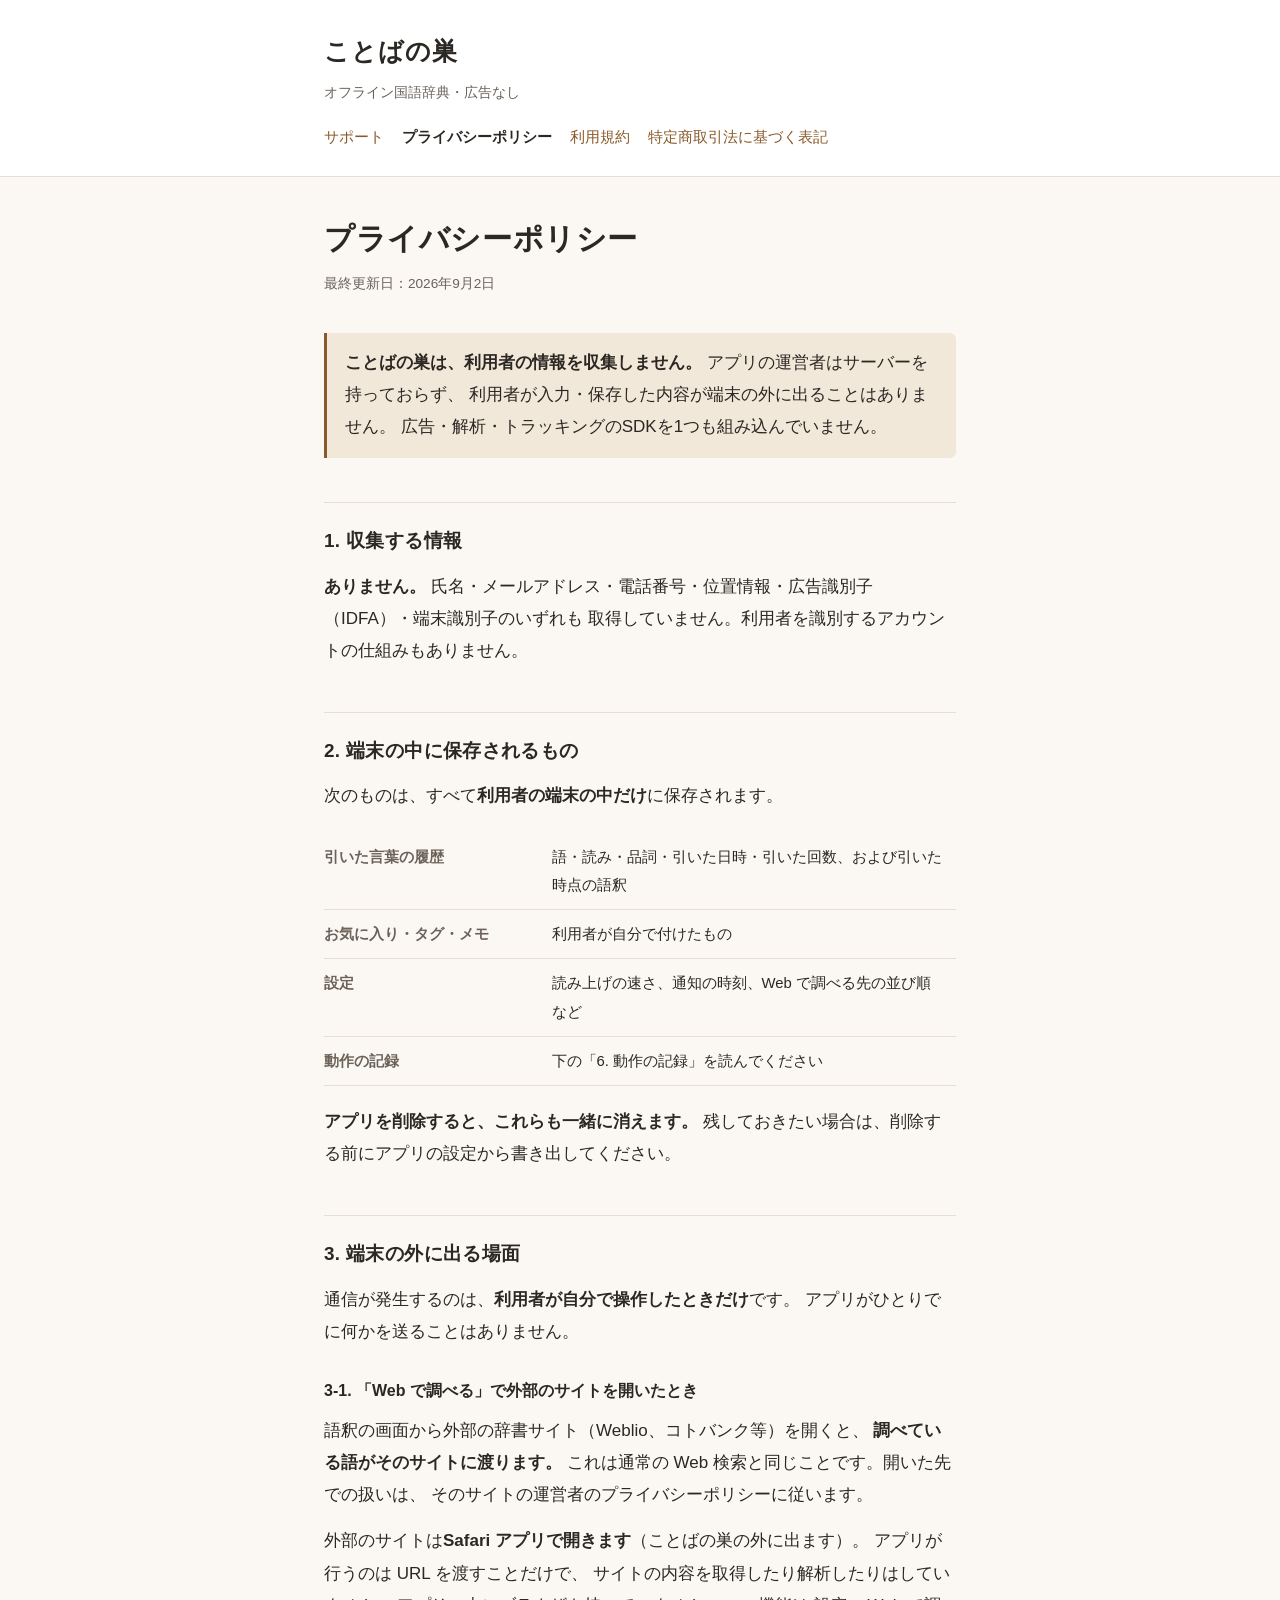
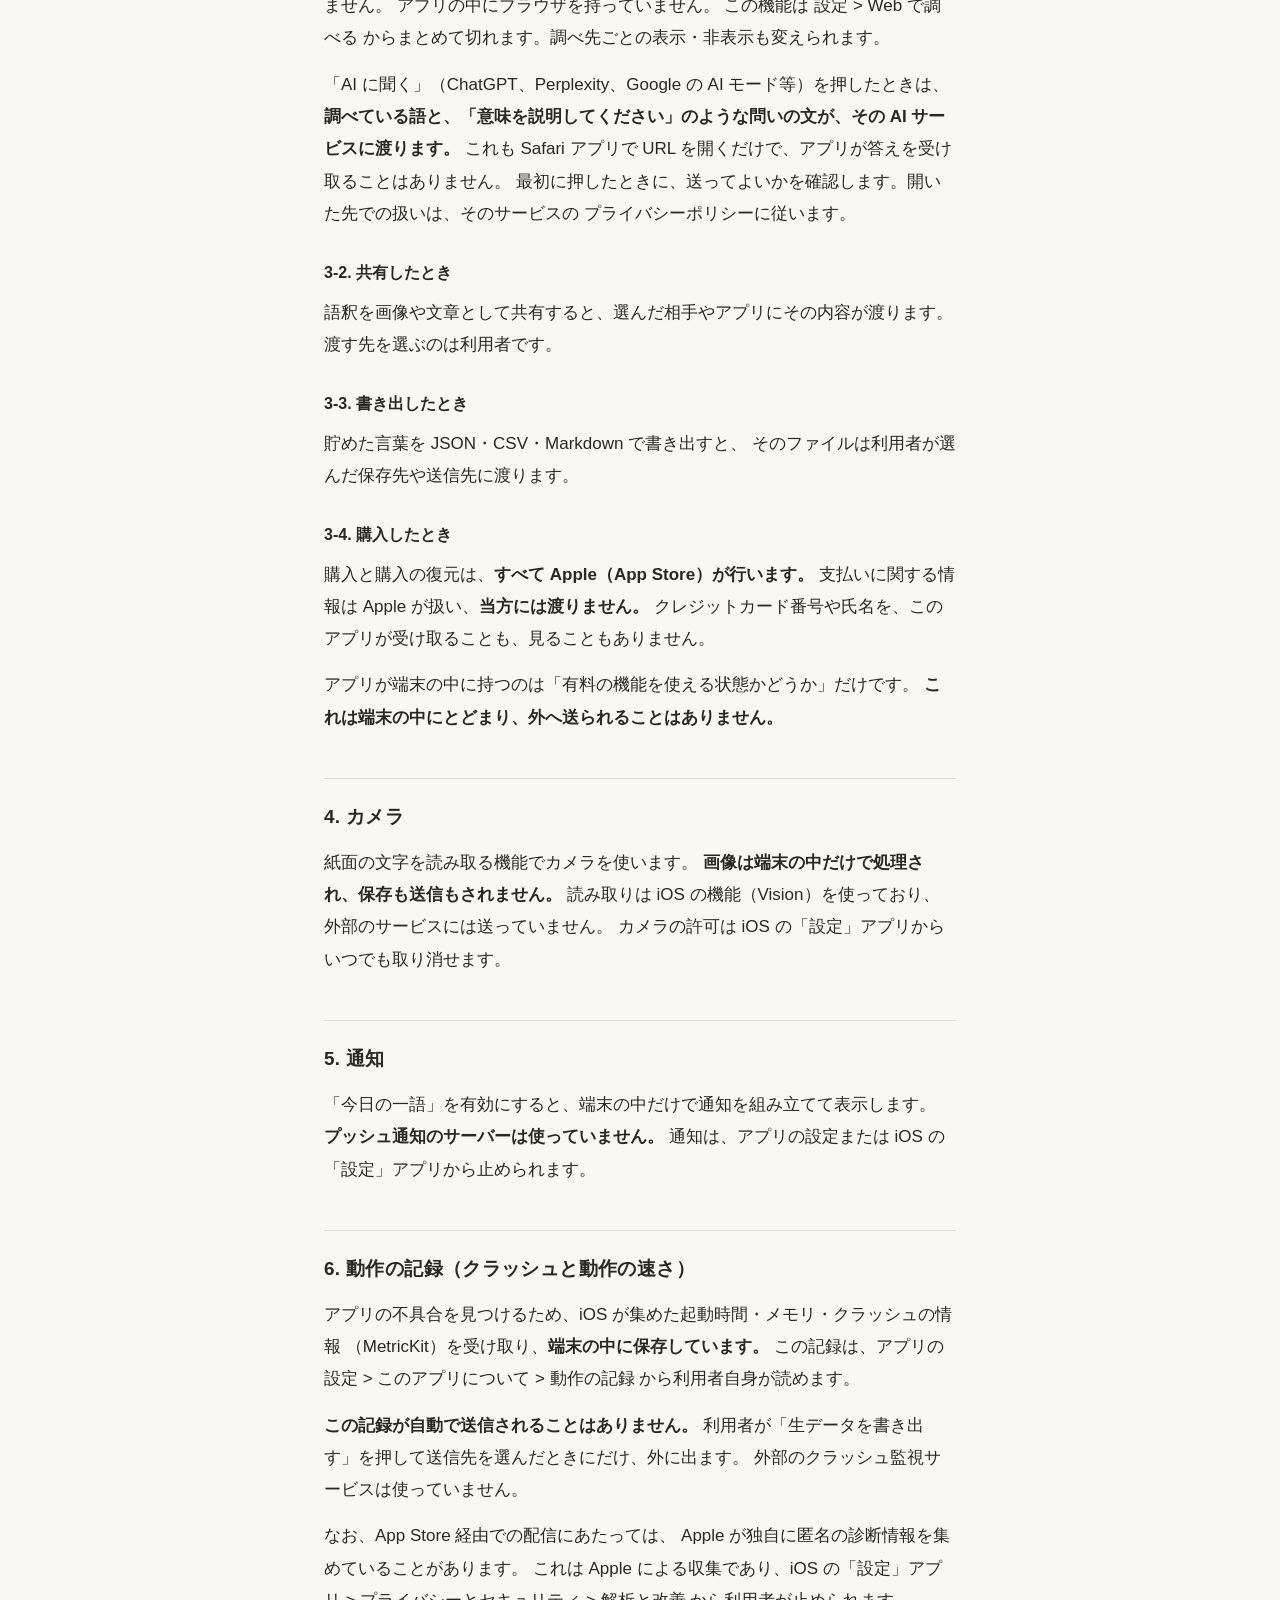
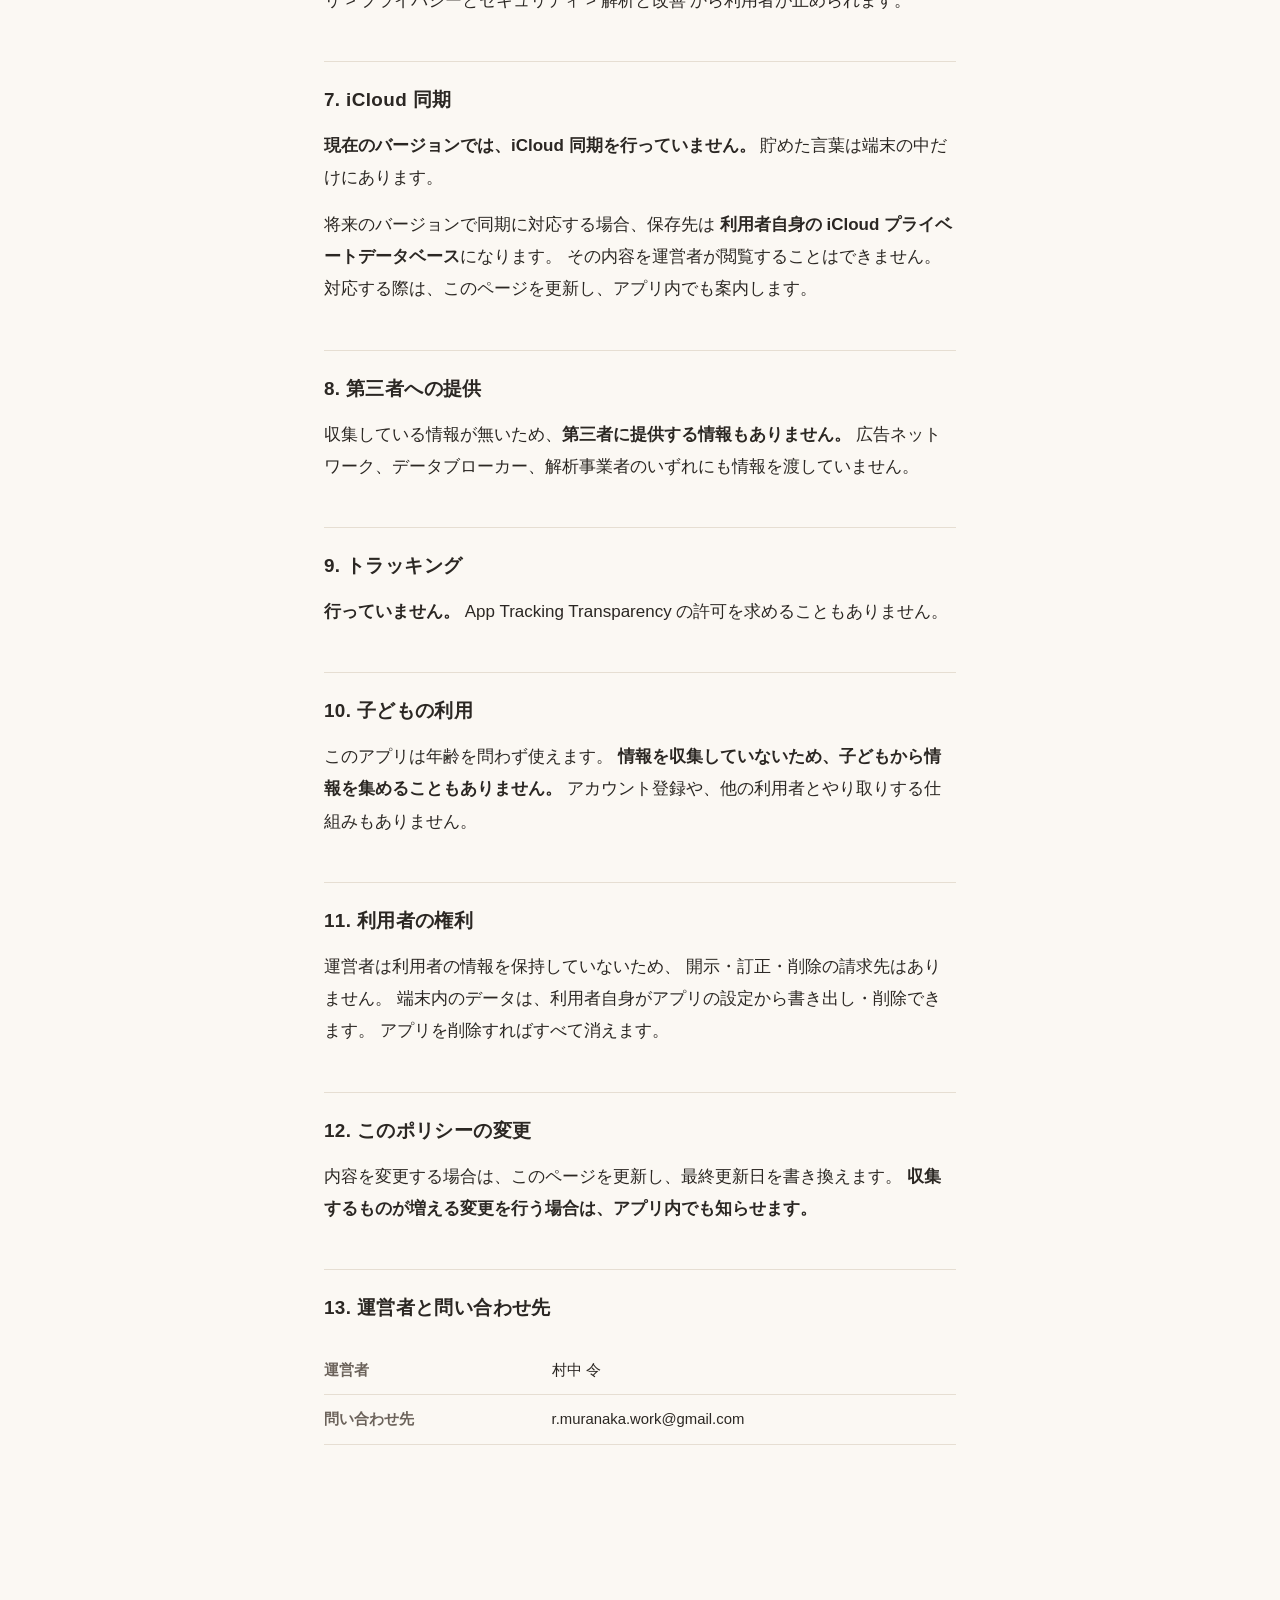
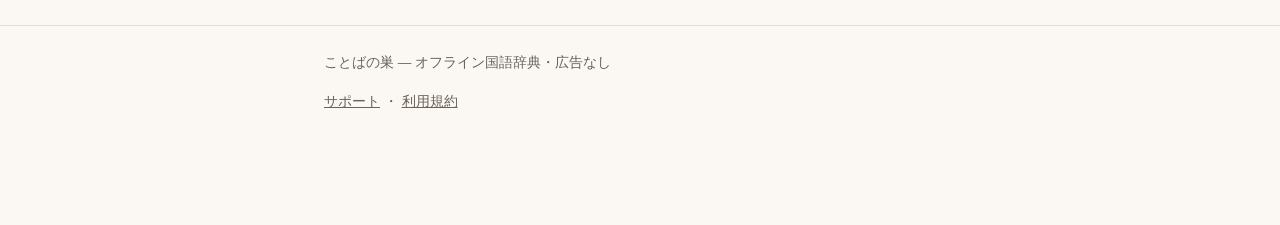
==== privacy.html @ ba01283c "ことばの巣のサポートサイト（プライバシーポリシー・利用規約・特定商取引法に基づく表記）" ====
<!DOCTYPE html>
<html lang="ja">
<head>
<meta charset="utf-8">
<meta name="viewport" content="width=device-width, initial-scale=1">
<title>プライバシーポリシー — ことばの巣</title>
<meta name="description" content="ことばの巣のプライバシーポリシー。収集するデータはありません。">
<link rel="stylesheet" href="style.css">
</head>
<body>
<header class="site">
  <div class="wrap">
    <p class="brand"><a href="index.html">ことばの巣</a></p>
    <p class="tagline">オフライン国語辞典・広告なし</p>
    <nav class="site">
      <a href="index.html">サポート</a>
      <a href="privacy.html" aria-current="page">プライバシーポリシー</a>
      <a href="terms.html">利用規約</a>
      <a href="tokushoho.html">特定商取引法に基づく表記</a>
    </nav>
  </div>
</header>

<main class="wrap">
  <h1>プライバシーポリシー</h1>
  <p class="updated">最終更新日：2026年9月2日</p>

  <div class="note">
    <p>
      <strong>ことばの巣は、利用者の情報を収集しません。</strong>
      アプリの運営者はサーバーを持っておらず、
      利用者が入力・保存した内容が端末の外に出ることはありません。
      広告・解析・トラッキングのSDKを1つも組み込んでいません。
    </p>
  </div>

  <h2 id="collect">1. 収集する情報</h2>
  <p>
    <strong>ありません。</strong>
    氏名・メールアドレス・電話番号・位置情報・広告識別子（IDFA）・端末識別子のいずれも
    取得していません。利用者を識別するアカウントの仕組みもありません。
  </p>

  <h2 id="stored">2. 端末の中に保存されるもの</h2>
  <p>次のものは、すべて<strong>利用者の端末の中だけ</strong>に保存されます。</p>
  <table>
    <tr>
      <th>引いた言葉の履歴</th>
      <td>語・読み・品詞・引いた日時・引いた回数、および引いた時点の語釈</td>
    </tr>
    <tr>
      <th>お気に入り・タグ・メモ</th>
      <td>利用者が自分で付けたもの</td>
    </tr>
    <tr>
      <th>設定</th>
      <td>読み上げの速さ、通知の時刻、Web で調べる先の並び順など</td>
    </tr>
    <tr>
      <th>動作の記録</th>
      <td>下の「6. 動作の記録」を読んでください</td>
    </tr>
  </table>
  <p>
    <strong>アプリを削除すると、これらも一緒に消えます。</strong>
    残しておきたい場合は、削除する前にアプリの設定から書き出してください。
  </p>

  <h2 id="outside">3. 端末の外に出る場面</h2>
  <p>
    通信が発生するのは、<strong>利用者が自分で操作したときだけ</strong>です。
    アプリがひとりでに何かを送ることはありません。
  </p>

  <h3>3-1. 「Web で調べる」で外部のサイトを開いたとき</h3>
  <p>
    語釈の画面から外部の辞書サイト（Weblio、コトバンク等）を開くと、
    <strong>調べている語がそのサイトに渡ります。</strong>
    これは通常の Web 検索と同じことです。開いた先での扱いは、
    そのサイトの運営者のプライバシーポリシーに従います。
  </p>
  <p>
    外部のサイトは<strong>Safari アプリで開きます</strong>（ことばの巣の外に出ます）。
    アプリが行うのは URL を渡すことだけで、
    サイトの内容を取得したり解析したりはしていません。
    アプリの中にブラウザを持っていません。
    この機能は 設定 &gt; Web で調べる からまとめて切れます。調べ先ごとの表示・非表示も変えられます。
  </p>
  <p>
    「AI に聞く」（ChatGPT、Perplexity、Google の AI モード等）を押したときは、
    <strong>調べている語と、「意味を説明してください」のような問いの文が、その AI サービスに渡ります。</strong>
    これも Safari アプリで URL を開くだけで、アプリが答えを受け取ることはありません。
    最初に押したときに、送ってよいかを確認します。開いた先での扱いは、そのサービスの
    プライバシーポリシーに従います。
  </p>

  <h3>3-2. 共有したとき</h3>
  <p>
    語釈を画像や文章として共有すると、選んだ相手やアプリにその内容が渡ります。
    渡す先を選ぶのは利用者です。
  </p>

  <h3>3-3. 書き出したとき</h3>
  <p>
    貯めた言葉を JSON・CSV・Markdown で書き出すと、
    そのファイルは利用者が選んだ保存先や送信先に渡ります。
  </p>

  <h3>3-4. 購入したとき</h3>
  <p>
    購入と購入の復元は、<strong>すべて Apple（App Store）が行います。</strong>
    支払いに関する情報は Apple が扱い、<strong>当方には渡りません。</strong>
    クレジットカード番号や氏名を、このアプリが受け取ることも、見ることもありません。
  </p>
  <p>
    アプリが端末の中に持つのは「有料の機能を使える状態かどうか」だけです。
    <strong>これは端末の中にとどまり、外へ送られることはありません。</strong>
  </p>

  <h2 id="camera">4. カメラ</h2>
  <p>
    紙面の文字を読み取る機能でカメラを使います。
    <strong>画像は端末の中だけで処理され、保存も送信もされません。</strong>
    読み取りは iOS の機能（Vision）を使っており、外部のサービスには送っていません。
    カメラの許可は iOS の「設定」アプリからいつでも取り消せます。
  </p>

  <h2 id="notification">5. 通知</h2>
  <p>
    「今日の一語」を有効にすると、端末の中だけで通知を組み立てて表示します。
    <strong>プッシュ通知のサーバーは使っていません。</strong>
    通知は、アプリの設定または iOS の「設定」アプリから止められます。
  </p>

  <h2 id="diagnostics">6. 動作の記録（クラッシュと動作の速さ）</h2>
  <p>
    アプリの不具合を見つけるため、iOS が集めた起動時間・メモリ・クラッシュの情報
    （MetricKit）を受け取り、<strong>端末の中に保存しています。</strong>
    この記録は、アプリの
    設定 &gt; このアプリについて &gt; 動作の記録 から利用者自身が読めます。
  </p>
  <p>
    <strong>この記録が自動で送信されることはありません。</strong>
    利用者が「生データを書き出す」を押して送信先を選んだときにだけ、外に出ます。
    外部のクラッシュ監視サービスは使っていません。
  </p>
  <p>
    なお、App Store 経由での配信にあたっては、
    Apple が独自に匿名の診断情報を集めていることがあります。
    これは Apple による収集であり、iOS の「設定」アプリ &gt; プライバシーとセキュリティ &gt;
    解析と改善 から利用者が止められます。
  </p>

  <h2 id="icloud">7. iCloud 同期</h2>
  <p>
    <strong>現在のバージョンでは、iCloud 同期を行っていません。</strong>
    貯めた言葉は端末の中だけにあります。
  </p>
  <p>
    将来のバージョンで同期に対応する場合、保存先は
    <strong>利用者自身の iCloud プライベートデータベース</strong>になります。
    その内容を運営者が閲覧することはできません。
    対応する際は、このページを更新し、アプリ内でも案内します。
  </p>

  <h2 id="thirdparty">8. 第三者への提供</h2>
  <p>
    収集している情報が無いため、<strong>第三者に提供する情報もありません。</strong>
    広告ネットワーク、データブローカー、解析事業者のいずれにも情報を渡していません。
  </p>

  <h2 id="tracking">9. トラッキング</h2>
  <p>
    <strong>行っていません。</strong>
    App Tracking Transparency の許可を求めることもありません。
  </p>

  <h2 id="children">10. 子どもの利用</h2>
  <p>
    このアプリは年齢を問わず使えます。
    <strong>情報を収集していないため、子どもから情報を集めることもありません。</strong>
    アカウント登録や、他の利用者とやり取りする仕組みもありません。
  </p>

  <h2 id="rights">11. 利用者の権利</h2>
  <p>
    運営者は利用者の情報を保持していないため、
    開示・訂正・削除の請求先はありません。
    端末内のデータは、利用者自身がアプリの設定から書き出し・削除できます。
    アプリを削除すればすべて消えます。
  </p>

  <h2 id="changes">12. このポリシーの変更</h2>
  <p>
    内容を変更する場合は、このページを更新し、最終更新日を書き換えます。
    <strong>収集するものが増える変更を行う場合は、アプリ内でも知らせます。</strong>
  </p>

  <h2 id="contact">13. 運営者と問い合わせ先</h2>
  <table>
    <tr>
      <th>運営者</th>
      <td>村中 令</td>
    </tr>
    <tr>
      <th>問い合わせ先</th>
      <td>r.muranaka.work@gmail.com</td>
    </tr>
  </table>
</main>

<footer class="site">
  <div class="wrap">
    <p>ことばの巣 — オフライン国語辞典・広告なし</p>
    <p>
      <a href="index.html">サポート</a> ・
      <a href="terms.html">利用規約</a>
    </p>
  </div>
</footer>
</body>
</html>
---- style.css ----
/*
  ことばの巣 サポートサイト。

  **外部のリソースを1つも読み込まない。**
  Web フォントも解析タグも CDN も使わない。
  「広告なし・トラッキングなし」と書いているページ自身が
  第三者に足跡を渡していたら、書いていることと矛盾する。
*/

:root {
  --bg: #fbf8f3;
  --surface: #ffffff;
  --text: #2b2723;
  --muted: #6b625a;
  --line: #e6ded2;
  --accent: #8a5a2b;
  --accent-weak: #f2e8da;
  --warn-bg: #fdf3e3;
  --warn-line: #e0b978;
  --measure: 42rem;
}

@media (prefers-color-scheme: dark) {
  :root {
    --bg: #16130f;
    --surface: #1f1b16;
    --text: #ece5db;
    --muted: #a89c8d;
    --line: #332c24;
    --accent: #d9a566;
    --accent-weak: #2a2119;
    --warn-bg: #2a2015;
    --warn-line: #7a5a2a;
  }
}

* { box-sizing: border-box; }

html {
  /* iOS の横向きで文字が勝手に大きくならないようにする。 */
  -webkit-text-size-adjust: 100%;
}

body {
  margin: 0;
  background: var(--bg);
  color: var(--text);
  font-family: -apple-system, BlinkMacSystemFont, "Hiragino Sans",
               "Noto Sans JP", "Yu Gothic", Meiryo, sans-serif;
  /* 語釈を読むアプリのサイトなので、行送りは本文寄りに広く取る。 */
  line-height: 1.9;
  font-size: 17px;
  /* 長い英数字（URL・識別子）で右にはみ出さないための保険。
     **`anywhere` ではなく `break-word`。**
     `anywhere` は入る余地があっても単語の途中で切るため、
     英単語の混じった行が読みにくくなる。 */
  overflow-wrap: break-word;
}

.wrap {
  max-width: var(--measure);
  margin: 0 auto;
  padding: 0 20px 96px;
}

header.site {
  border-bottom: 1px solid var(--line);
  background: var(--surface);
  padding: 28px 0 22px;
  margin-bottom: 40px;
}

header.site .wrap { padding-bottom: 0; }

.brand {
  font-family: "Hiragino Mincho ProN", "Yu Mincho", serif;
  font-size: 1.55rem;
  font-weight: 600;
  letter-spacing: 0.04em;
  margin: 0 0 4px;
}

.brand a { color: inherit; text-decoration: none; }

.tagline {
  margin: 0;
  color: var(--muted);
  font-size: 0.9rem;
}

nav.site {
  margin-top: 18px;
  display: flex;
  flex-wrap: wrap;
  gap: 8px 18px;
  font-size: 0.92rem;
}

nav.site a {
  color: var(--accent);
  text-decoration: none;
  border-bottom: 1px solid transparent;
  padding-bottom: 1px;
}

nav.site a:hover { border-bottom-color: var(--accent); }
nav.site a[aria-current="page"] { color: var(--text); font-weight: 600; }

h1 {
  font-family: "Hiragino Mincho ProN", "Yu Mincho", serif;
  font-size: 1.9rem;
  line-height: 1.5;
  margin: 0 0 8px;
  letter-spacing: 0.02em;
}

h2 {
  font-size: 1.18rem;
  margin: 44px 0 12px;
  padding-top: 20px;
  border-top: 1px solid var(--line);
  letter-spacing: 0.02em;
}

h3 { font-size: 1rem; margin: 28px 0 8px; }

p, li { margin: 0 0 14px; }
ul, ol { padding-left: 1.3em; }
li { margin-bottom: 8px; }

a { color: var(--accent); }

.lead {
  color: var(--muted);
  font-size: 0.95rem;
  margin-bottom: 32px;
}

.updated {
  color: var(--muted);
  font-size: 0.85rem;
  margin: 0 0 36px;
}

/* 要点を強く出すための箱。多用しない。 */
.note {
  background: var(--accent-weak);
  border-left: 3px solid var(--accent);
  padding: 14px 18px;
  margin: 24px 0;
  border-radius: 0 6px 6px 0;
}

.note p:last-child, .faq p:last-child { margin-bottom: 0; }

/* 公開前に埋める箇所。**目に痛い色にしておく。**
   埋め忘れたまま公開すると、そのまま審査に出てしまう。 */
.todo {
  background: var(--warn-bg);
  border: 1px dashed var(--warn-line);
  border-radius: 5px;
  padding: 2px 8px;
  font-weight: 600;
  font-size: 0.92em;
}

.faq {
  border-bottom: 1px solid var(--line);
  padding: 18px 0;
}

.faq:last-of-type { border-bottom: none; }

.faq h3 {
  margin: 0 0 8px;
  font-size: 1.02rem;
  font-weight: 600;
}

table {
  border-collapse: collapse;
  width: 100%;
  margin: 20px 0;
  font-size: 0.93rem;
}

th, td {
  border-bottom: 1px solid var(--line);
  padding: 10px 12px 10px 0;
  text-align: left;
  vertical-align: top;
}

/* **`white-space: nowrap` を使わない。**
   「お気に入り・タグ・メモ」のような長い見出しが折り返せず、
   狭い画面で表が右にはみ出す。 */
th { color: var(--muted); font-weight: 600; width: 36%; }

/* iPhone SE 相当（320px）でも表がはみ出さないようにする。 */
@media (max-width: 380px) {
  body { font-size: 16px; }
  .wrap { padding-left: 16px; padding-right: 16px; }
  th, td { display: block; width: auto; padding-right: 0; }
  th { border-bottom: none; padding-bottom: 0; }
  td { padding-top: 2px; }
}

footer.site {
  border-top: 1px solid var(--line);
  margin-top: 64px;
  padding-top: 24px;
  color: var(--muted);
  font-size: 0.85rem;
}

footer.site a { color: var(--muted); }

code {
  background: var(--accent-weak);
  padding: 1px 6px;
  border-radius: 4px;
  font-size: 0.88em;
  font-family: ui-monospace, SFMono-Regular, Menlo, monospace;
}
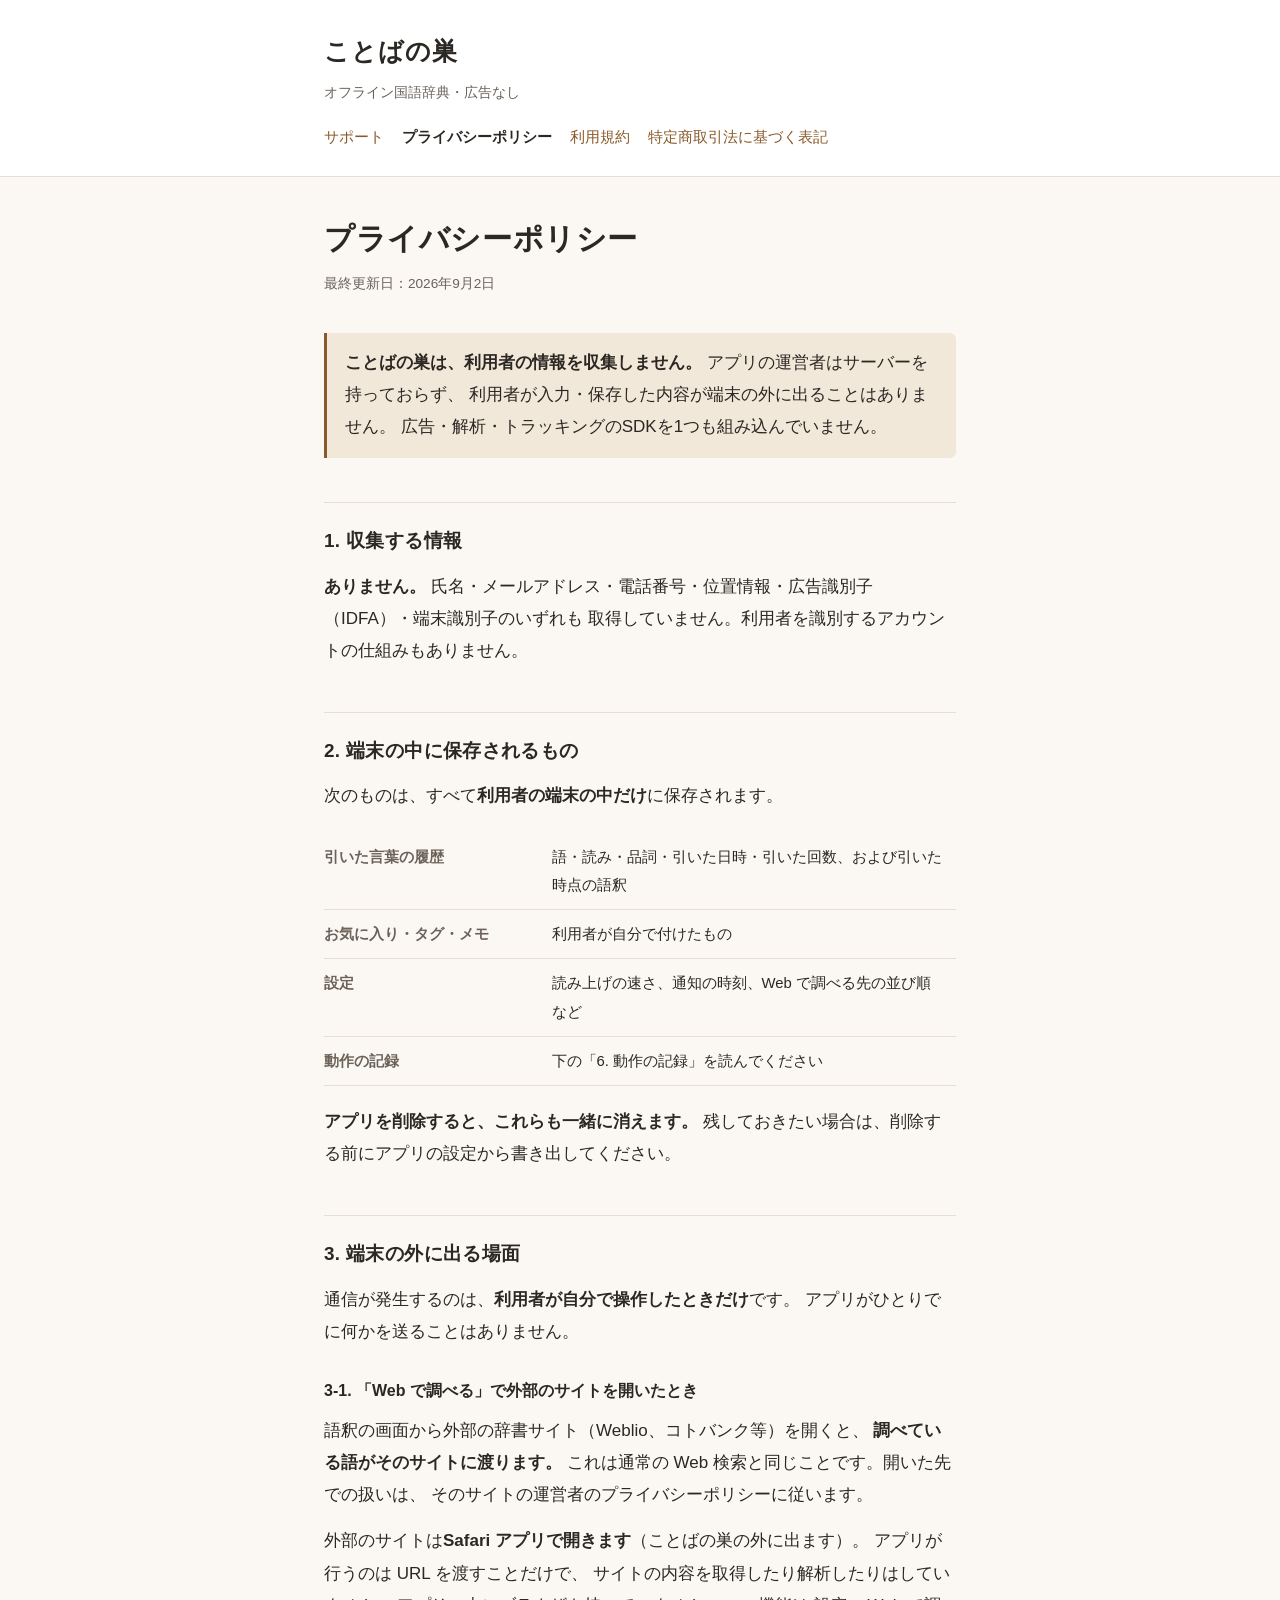
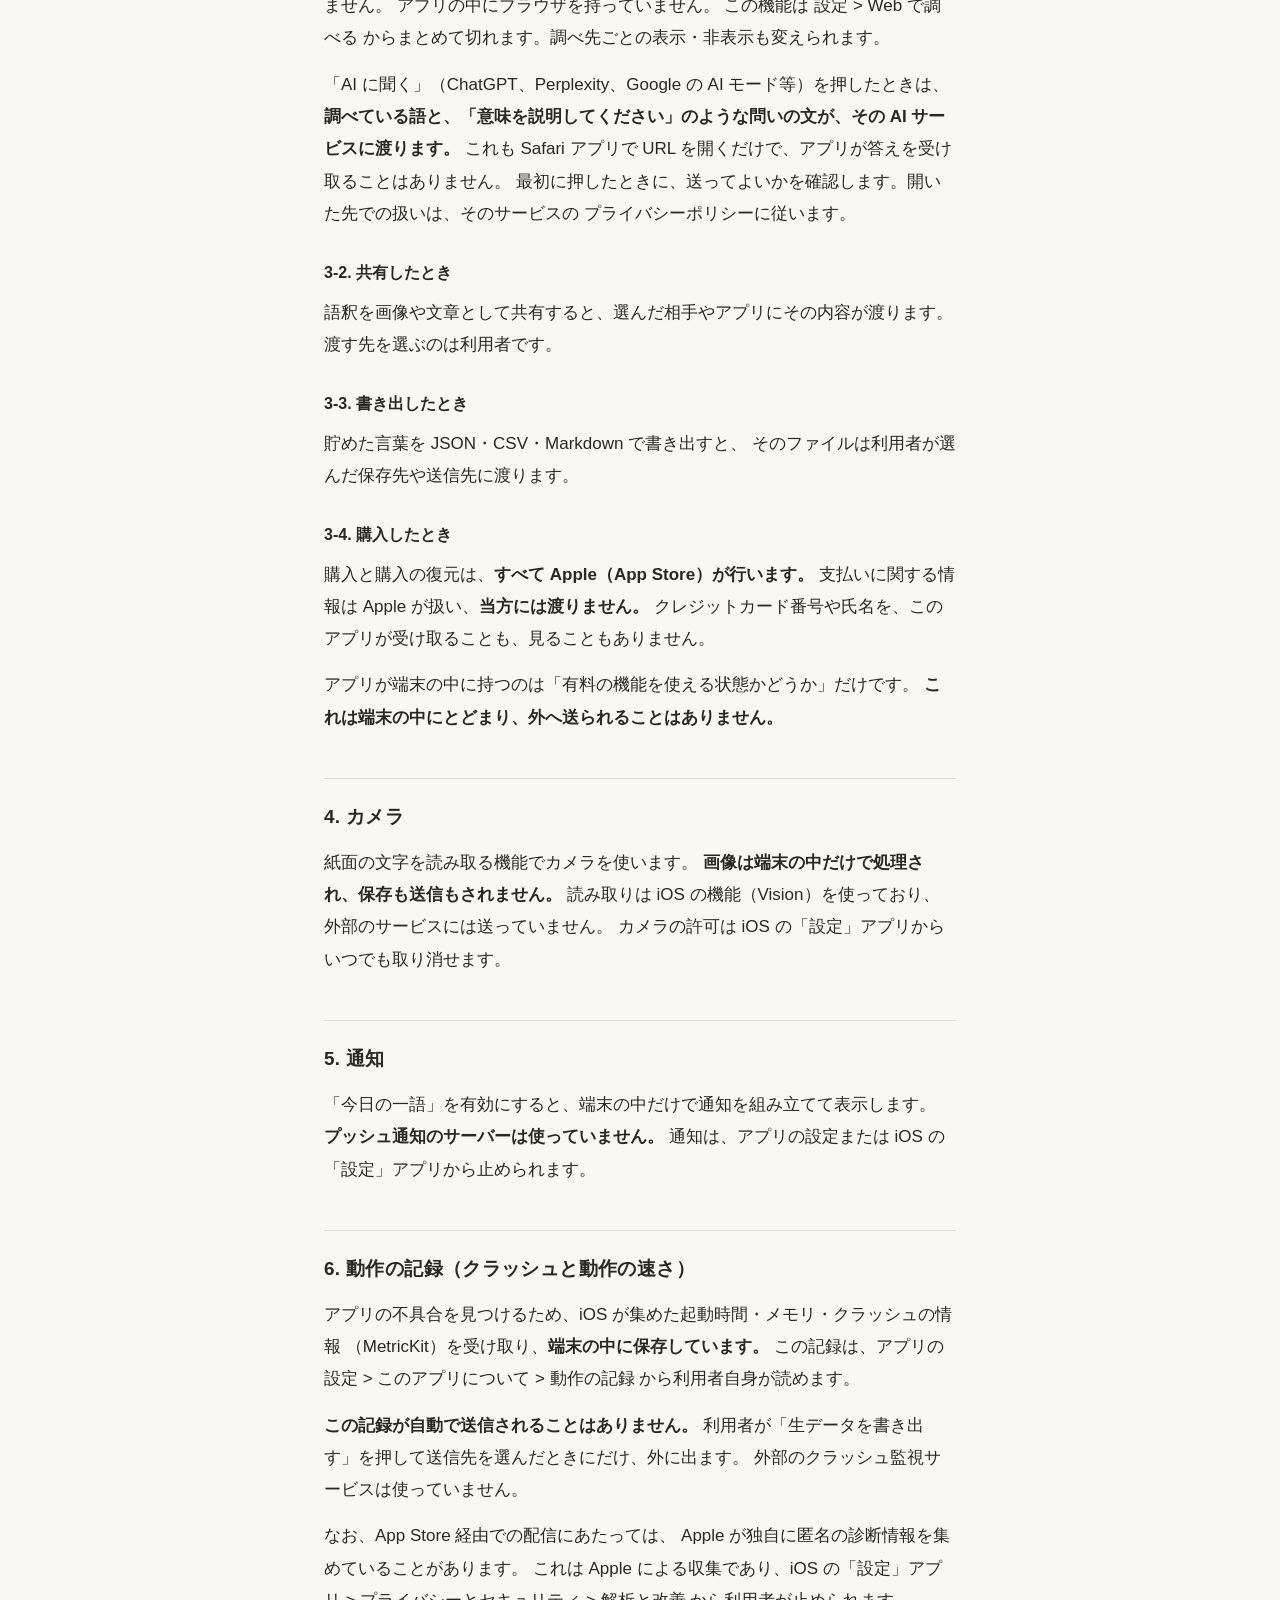
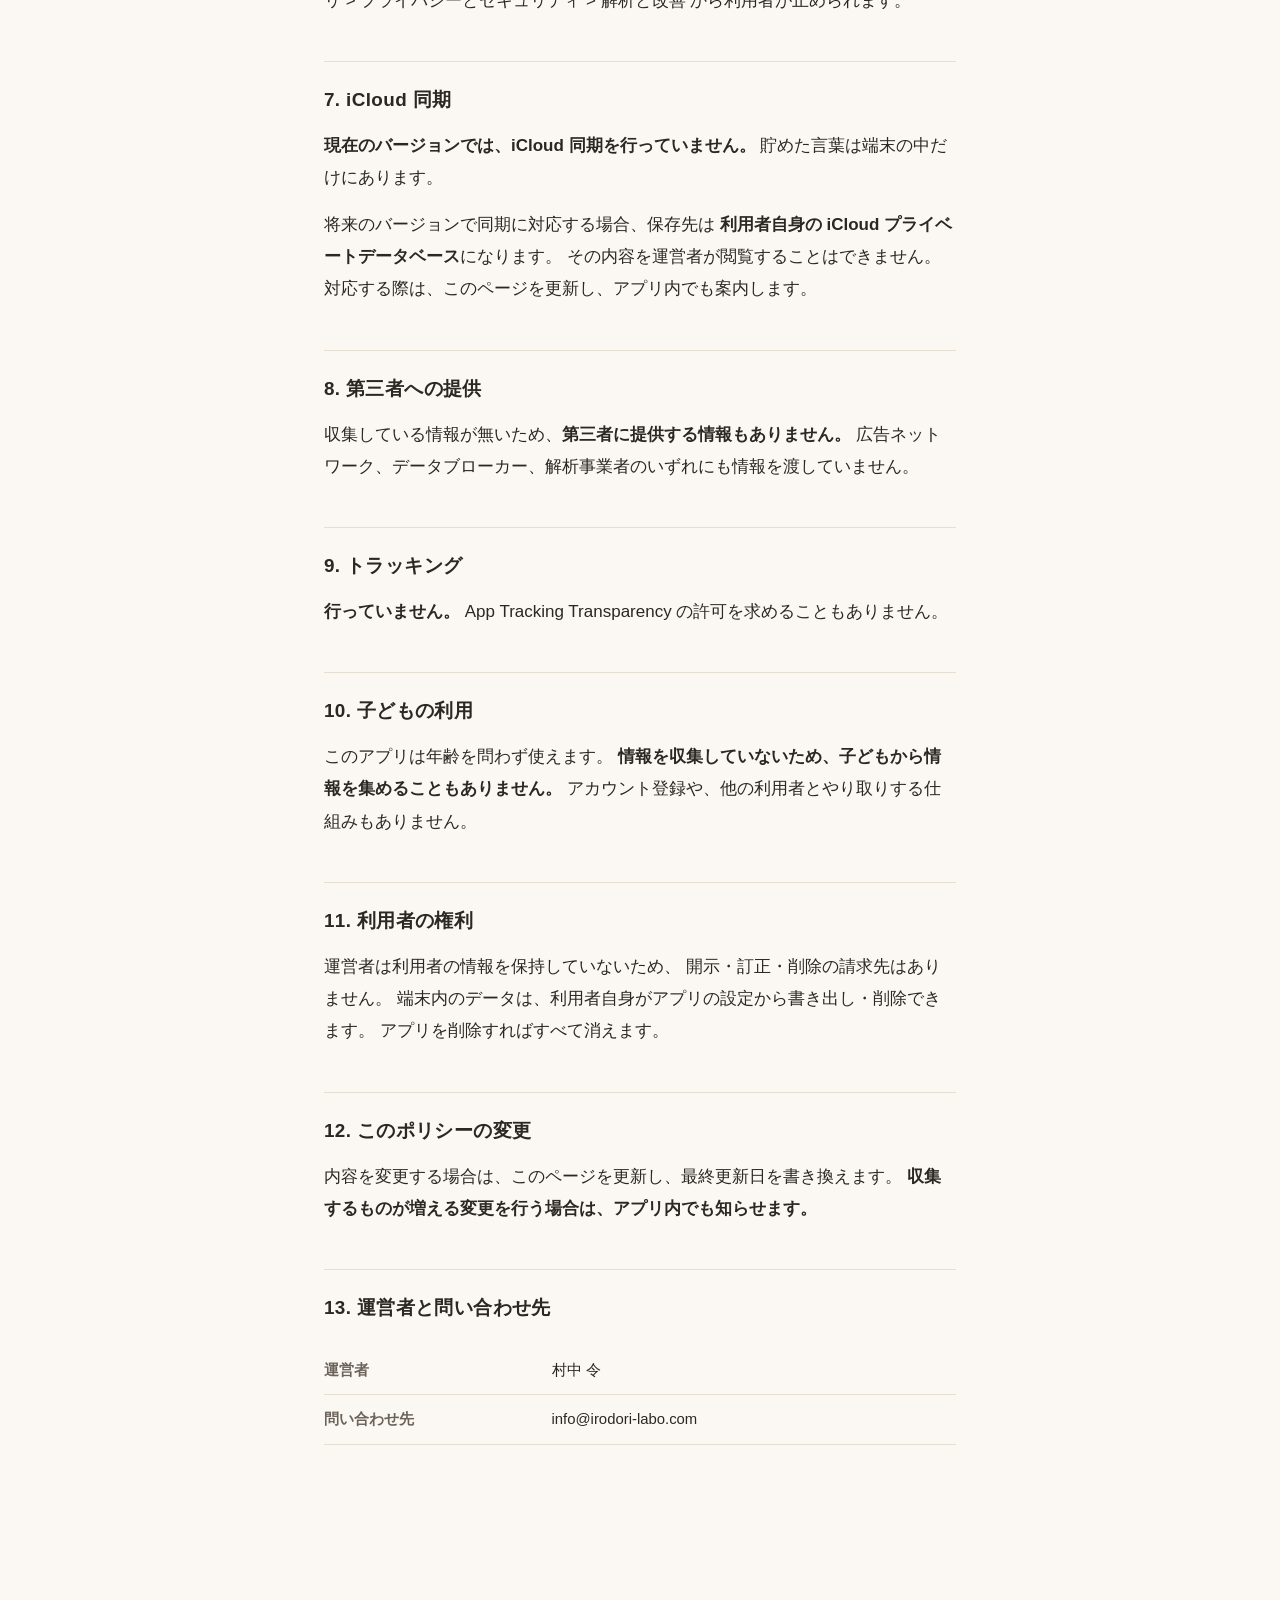
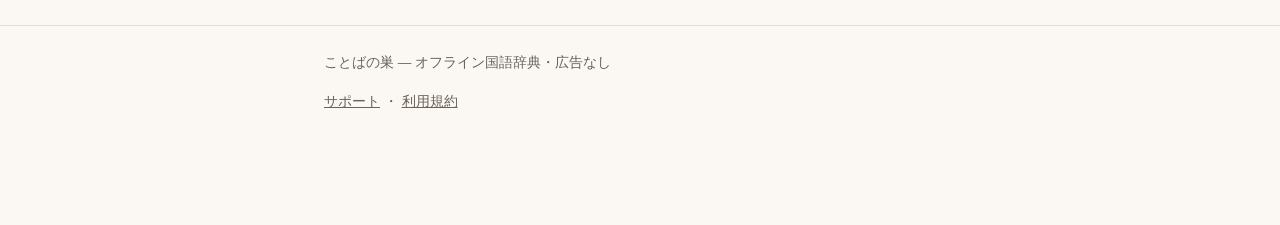
==== commit 40b612aa: "連絡先のメールアドレスを info@irodori-labo.com に変える Co-Authored-By: Claude Opus 5.5 <noreply@anthropic.com>" ====
--- a/privacy.html
+++ b/privacy.html
@@ -204,7 +204,7 @@
     </tr>
     <tr>
       <th>問い合わせ先</th>
-      <td>r.muranaka.work@gmail.com</td>
+      <td>info@irodori-labo.com</td>
     </tr>
   </table>
 </main>
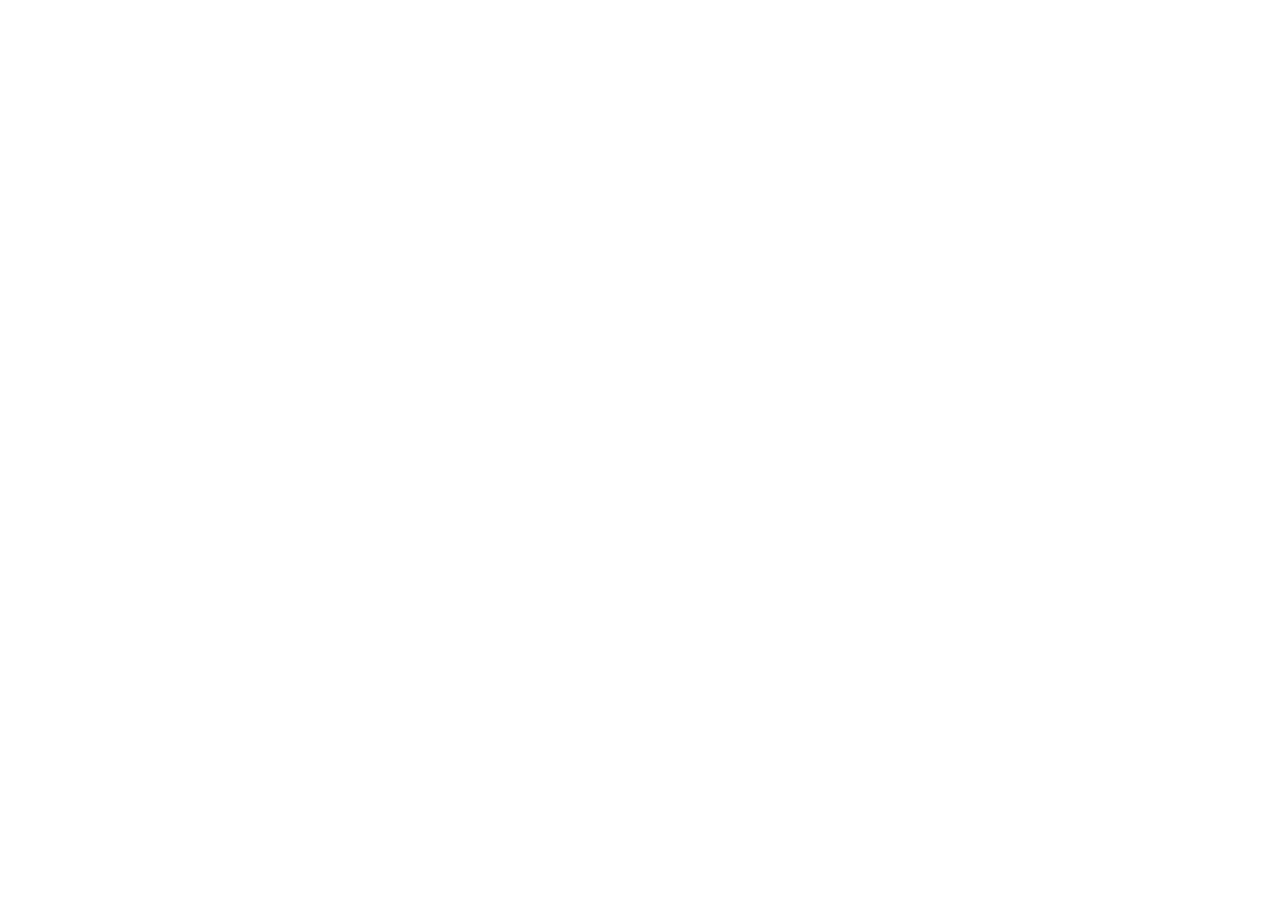
==== commit 77d9debe: "サイトを irodori-labo に移したので、各ページを新しい URL への転送だけにする Co-Authored-By: Claude Opus 5.5 <noreply@anthropic.c" ====
--- a/privacy.html
+++ b/privacy.html
@@ -1,222 +1,11 @@
-<!DOCTYPE html>
-<html lang="ja">
-<head>
-<meta charset="utf-8">
-<meta name="viewport" content="width=device-width, initial-scale=1">
-<title>プライバシーポリシー — ことばの巣</title>
-<meta name="description" content="ことばの巣のプライバシーポリシー。収集するデータはありません。">
-<link rel="stylesheet" href="style.css">
-</head>
-<body>
-<header class="site">
-  <div class="wrap">
-    <p class="brand"><a href="index.html">ことばの巣</a></p>
-    <p class="tagline">オフライン国語辞典・広告なし</p>
-    <nav class="site">
-      <a href="index.html">サポート</a>
-      <a href="privacy.html" aria-current="page">プライバシーポリシー</a>
-      <a href="terms.html">利用規約</a>
-      <a href="tokushoho.html">特定商取引法に基づく表記</a>
-    </nav>
-  </div>
-</header>
-
-<main class="wrap">
-  <h1>プライバシーポリシー</h1>
-  <p class="updated">最終更新日：2026年9月2日</p>
-
-  <div class="note">
-    <p>
-      <strong>ことばの巣は、利用者の情報を収集しません。</strong>
-      アプリの運営者はサーバーを持っておらず、
-      利用者が入力・保存した内容が端末の外に出ることはありません。
-      広告・解析・トラッキングのSDKを1つも組み込んでいません。
-    </p>
-  </div>
-
-  <h2 id="collect">1. 収集する情報</h2>
-  <p>
-    <strong>ありません。</strong>
-    氏名・メールアドレス・電話番号・位置情報・広告識別子（IDFA）・端末識別子のいずれも
-    取得していません。利用者を識別するアカウントの仕組みもありません。
-  </p>
-
-  <h2 id="stored">2. 端末の中に保存されるもの</h2>
-  <p>次のものは、すべて<strong>利用者の端末の中だけ</strong>に保存されます。</p>
-  <table>
-    <tr>
-      <th>引いた言葉の履歴</th>
-      <td>語・読み・品詞・引いた日時・引いた回数、および引いた時点の語釈</td>
-    </tr>
-    <tr>
-      <th>お気に入り・タグ・メモ</th>
-      <td>利用者が自分で付けたもの</td>
-    </tr>
-    <tr>
-      <th>設定</th>
-      <td>読み上げの速さ、通知の時刻、Web で調べる先の並び順など</td>
-    </tr>
-    <tr>
-      <th>動作の記録</th>
-      <td>下の「6. 動作の記録」を読んでください</td>
-    </tr>
-  </table>
-  <p>
-    <strong>アプリを削除すると、これらも一緒に消えます。</strong>
-    残しておきたい場合は、削除する前にアプリの設定から書き出してください。
-  </p>
-
-  <h2 id="outside">3. 端末の外に出る場面</h2>
-  <p>
-    通信が発生するのは、<strong>利用者が自分で操作したときだけ</strong>です。
-    アプリがひとりでに何かを送ることはありません。
-  </p>
-
-  <h3>3-1. 「Web で調べる」で外部のサイトを開いたとき</h3>
-  <p>
-    語釈の画面から外部の辞書サイト（Weblio、コトバンク等）を開くと、
-    <strong>調べている語がそのサイトに渡ります。</strong>
-    これは通常の Web 検索と同じことです。開いた先での扱いは、
-    そのサイトの運営者のプライバシーポリシーに従います。
-  </p>
-  <p>
-    外部のサイトは<strong>Safari アプリで開きます</strong>（ことばの巣の外に出ます）。
-    アプリが行うのは URL を渡すことだけで、
-    サイトの内容を取得したり解析したりはしていません。
-    アプリの中にブラウザを持っていません。
-    この機能は 設定 &gt; Web で調べる からまとめて切れます。調べ先ごとの表示・非表示も変えられます。
-  </p>
-  <p>
-    「AI に聞く」（ChatGPT、Perplexity、Google の AI モード等）を押したときは、
-    <strong>調べている語と、「意味を説明してください」のような問いの文が、その AI サービスに渡ります。</strong>
-    これも Safari アプリで URL を開くだけで、アプリが答えを受け取ることはありません。
-    最初に押したときに、送ってよいかを確認します。開いた先での扱いは、そのサービスの
-    プライバシーポリシーに従います。
-  </p>
-
-  <h3>3-2. 共有したとき</h3>
-  <p>
-    語釈を画像や文章として共有すると、選んだ相手やアプリにその内容が渡ります。
-    渡す先を選ぶのは利用者です。
-  </p>
-
-  <h3>3-3. 書き出したとき</h3>
-  <p>
-    貯めた言葉を JSON・CSV・Markdown で書き出すと、
-    そのファイルは利用者が選んだ保存先や送信先に渡ります。
-  </p>
-
-  <h3>3-4. 購入したとき</h3>
-  <p>
-    購入と購入の復元は、<strong>すべて Apple（App Store）が行います。</strong>
-    支払いに関する情報は Apple が扱い、<strong>当方には渡りません。</strong>
-    クレジットカード番号や氏名を、このアプリが受け取ることも、見ることもありません。
-  </p>
-  <p>
-    アプリが端末の中に持つのは「有料の機能を使える状態かどうか」だけです。
-    <strong>これは端末の中にとどまり、外へ送られることはありません。</strong>
-  </p>
-
-  <h2 id="camera">4. カメラ</h2>
-  <p>
-    紙面の文字を読み取る機能でカメラを使います。
-    <strong>画像は端末の中だけで処理され、保存も送信もされません。</strong>
-    読み取りは iOS の機能（Vision）を使っており、外部のサービスには送っていません。
-    カメラの許可は iOS の「設定」アプリからいつでも取り消せます。
-  </p>
-
-  <h2 id="notification">5. 通知</h2>
-  <p>
-    「今日の一語」を有効にすると、端末の中だけで通知を組み立てて表示します。
-    <strong>プッシュ通知のサーバーは使っていません。</strong>
-    通知は、アプリの設定または iOS の「設定」アプリから止められます。
-  </p>
-
-  <h2 id="diagnostics">6. 動作の記録（クラッシュと動作の速さ）</h2>
-  <p>
-    アプリの不具合を見つけるため、iOS が集めた起動時間・メモリ・クラッシュの情報
-    （MetricKit）を受け取り、<strong>端末の中に保存しています。</strong>
-    この記録は、アプリの
-    設定 &gt; このアプリについて &gt; 動作の記録 から利用者自身が読めます。
-  </p>
-  <p>
-    <strong>この記録が自動で送信されることはありません。</strong>
-    利用者が「生データを書き出す」を押して送信先を選んだときにだけ、外に出ます。
-    外部のクラッシュ監視サービスは使っていません。
-  </p>
-  <p>
-    なお、App Store 経由での配信にあたっては、
-    Apple が独自に匿名の診断情報を集めていることがあります。
-    これは Apple による収集であり、iOS の「設定」アプリ &gt; プライバシーとセキュリティ &gt;
-    解析と改善 から利用者が止められます。
-  </p>
-
-  <h2 id="icloud">7. iCloud 同期</h2>
-  <p>
-    <strong>現在のバージョンでは、iCloud 同期を行っていません。</strong>
-    貯めた言葉は端末の中だけにあります。
-  </p>
-  <p>
-    将来のバージョンで同期に対応する場合、保存先は
-    <strong>利用者自身の iCloud プライベートデータベース</strong>になります。
-    その内容を運営者が閲覧することはできません。
-    対応する際は、このページを更新し、アプリ内でも案内します。
-  </p>
-
-  <h2 id="thirdparty">8. 第三者への提供</h2>
-  <p>
-    収集している情報が無いため、<strong>第三者に提供する情報もありません。</strong>
-    広告ネットワーク、データブローカー、解析事業者のいずれにも情報を渡していません。
-  </p>
-
-  <h2 id="tracking">9. トラッキング</h2>
-  <p>
-    <strong>行っていません。</strong>
-    App Tracking Transparency の許可を求めることもありません。
-  </p>
-
-  <h2 id="children">10. 子どもの利用</h2>
-  <p>
-    このアプリは年齢を問わず使えます。
-    <strong>情報を収集していないため、子どもから情報を集めることもありません。</strong>
-    アカウント登録や、他の利用者とやり取りする仕組みもありません。
-  </p>
-
-  <h2 id="rights">11. 利用者の権利</h2>
-  <p>
-    運営者は利用者の情報を保持していないため、
-    開示・訂正・削除の請求先はありません。
-    端末内のデータは、利用者自身がアプリの設定から書き出し・削除できます。
-    アプリを削除すればすべて消えます。
-  </p>
-
-  <h2 id="changes">12. このポリシーの変更</h2>
-  <p>
-    内容を変更する場合は、このページを更新し、最終更新日を書き換えます。
-    <strong>収集するものが増える変更を行う場合は、アプリ内でも知らせます。</strong>
-  </p>
-
-  <h2 id="contact">13. 運営者と問い合わせ先</h2>
-  <table>
-    <tr>
-      <th>運営者</th>
-      <td>村中 令</td>
-    </tr>
-    <tr>
-      <th>問い合わせ先</th>
-      <td>info@irodori-labo.com</td>
-    </tr>
-  </table>
-</main>
-
-<footer class="site">
-  <div class="wrap">
-    <p>ことばの巣 — オフライン国語辞典・広告なし</p>
-    <p>
-      <a href="index.html">サポート</a> ・
-      <a href="terms.html">利用規約</a>
-    </p>
-  </div>
-</footer>
-</body>
-</html>
+<!doctype html>
+<html lang="ja"><head><meta charset="utf-8">
+<title>移転しました / Moved</title>
+<meta http-equiv="refresh" content="0; url=https://kotobanosu.irodori-labo.com/privacy/">
+<link rel="canonical" href="https://kotobanosu.irodori-labo.com/privacy/">
+<meta name="robots" content="noindex">
+<script>location.replace('https://kotobanosu.irodori-labo.com/privacy/');</script>
+</head><body>
+<p>このページは移転しました。<a href="https://kotobanosu.irodori-labo.com/privacy/">https://kotobanosu.irodori-labo.com/privacy/</a></p>
+<p>This page has moved to <a href="https://kotobanosu.irodori-labo.com/privacy/">https://kotobanosu.irodori-labo.com/privacy/</a>.</p>
+</body></html>
